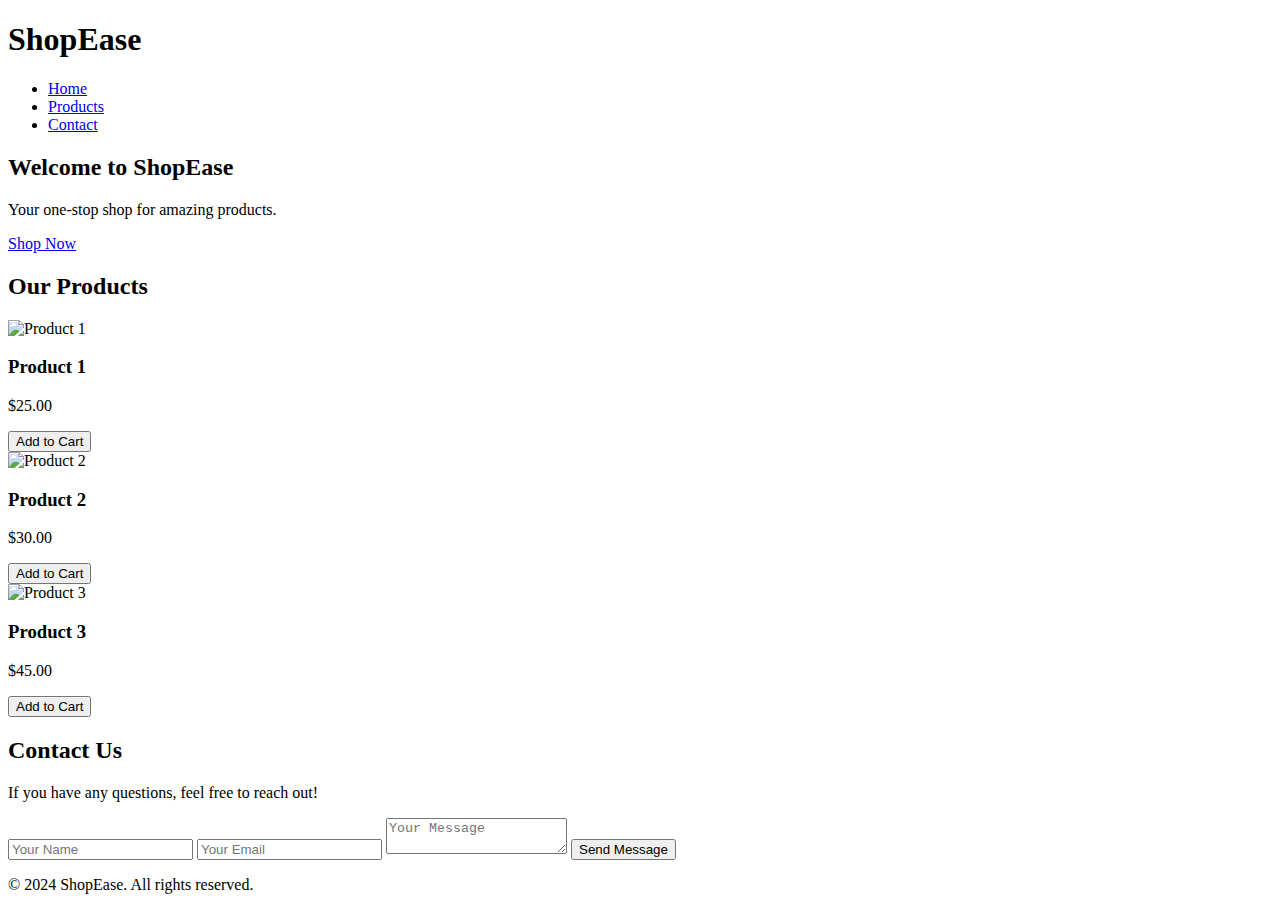
==== ecommerce_app/templates/index.html @ 0b2ea381 "first commit" ====
<!DOCTYPE html>
<html lang="en">
<head>
    <meta charset="UTF-8">
    <meta name="viewport" content="width=device-width, initial-scale=1.0">
    <title>E-Commerce Landing Page</title>
    <link rel="stylesheet" href="styles.css">
</head>
<body>
    <!-- Header Section -->
    <header id="header">
        <div class="logo">
            <h1>ShopEase</h1>
        </div>
        <nav>
            <ul>
                <li><a href="#home">Home</a></li>
                <li><a href="#products">Products</a></li>
                <li><a href="#contact">Contact</a></li>
            </ul>
        </nav>
    </header>

    <!-- Home Section -->
    <section id="home" class="section home">
        <h2>Welcome to ShopEase</h2>
        <p>Your one-stop shop for amazing products.</p>
        <a href="#products" class="btn">Shop Now</a>
    </section>

    <!-- Products Section -->
    <section id="products" class="section products">
        <h2>Our Products</h2>
        <div class="product-grid">
            <div class="product-card">
                <img src="https://via.placeholder.com/200" alt="Product 1">
                <h3>Product 1</h3>
                <p>$25.00</p>
                <button class="add-to-cart">Add to Cart</button>
            </div>
            <div class="product-card">
                <img src="https://via.placeholder.com/200" alt="Product 2">
                <h3>Product 2</h3>
                <p>$30.00</p>
                <button class="add-to-cart">Add to Cart</button>
            </div>
            <div class="product-card">
                <img src="https://via.placeholder.com/200" alt="Product 3">
                <h3>Product 3</h3>
                <p>$45.00</p>
                <button class="add-to-cart">Add to Cart</button>
            </div>
        </div>
    </section>

    <!-- Contact Section -->
    <section id="contact" class="section contact">
        <h2>Contact Us</h2>
        <p>If you have any questions, feel free to reach out!</p>
        <form id="contact-form">
            <input type="text" placeholder="Your Name" required>
            <input type="email" placeholder="Your Email" required>
            <textarea placeholder="Your Message" required></textarea>
            <button type="submit">Send Message</button>
        </form>
    </section>

    <!-- Footer Section -->
    <footer>
        <p>&copy; 2024 ShopEase. All rights reserved.</p>
    </footer>

    <script src="script.js"></script>
</body>
</html>
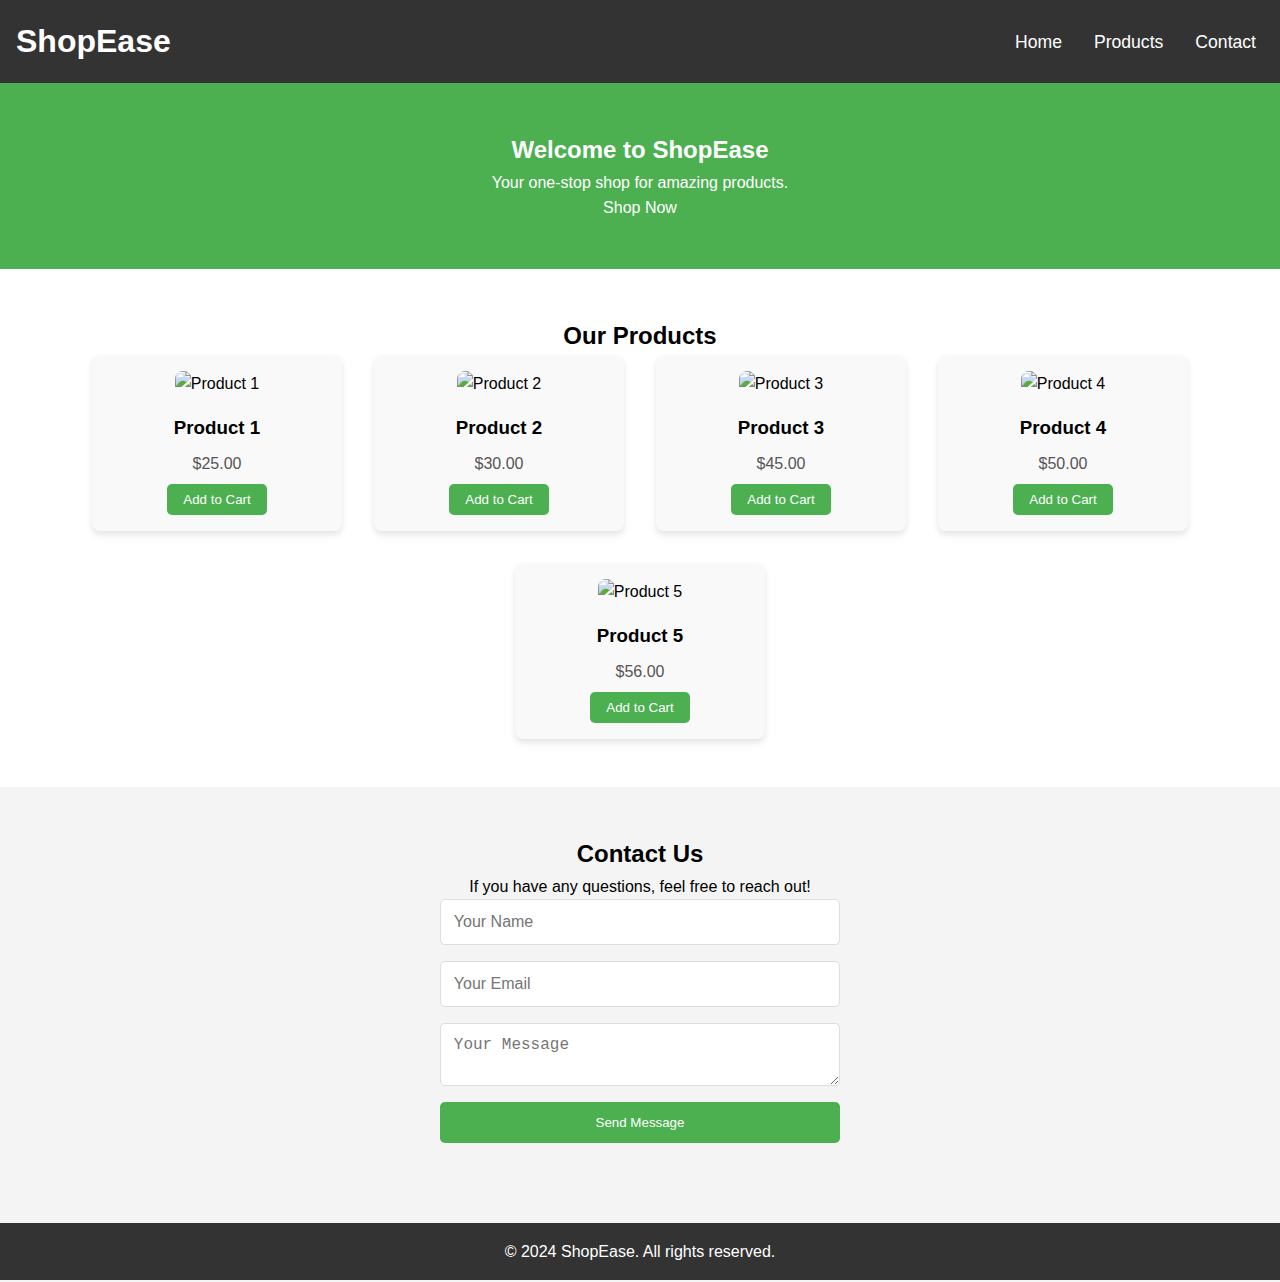
==== commit 73ebb49b: "ADDED" ====
--- a/ecommerce_app/templates/index.html
+++ b/ecommerce_app/templates/index.html
@@ -3,15 +3,163 @@
 <head>
     <meta charset="UTF-8">
     <meta name="viewport" content="width=device-width, initial-scale=1.0">
-    <title>E-Commerce Landing Page</title>
-    <link rel="stylesheet" href="styles.css">
+    <title>User Template</title>
+    <style>
+        /* General Styles */
+        * {
+            margin: 0;
+            padding: 0;
+            box-sizing: border-box;
+        }
+
+        body {
+            font-family: Arial, sans-serif;
+            line-height: 1.6;
+            background-color: #f4f4f4;
+        }
+
+        a {
+            text-decoration: none;
+            color: inherit;
+        }
+
+        /* Header Styles */
+        header {
+            background-color: #333;
+            color: #fff;
+            padding: 1rem;
+            display: flex;
+            justify-content: space-between;
+            align-items: center;
+        }
+
+        header .logo h1 {
+            font-size: 2rem;
+        }
+
+        header nav ul {
+            list-style: none;
+            display: flex;
+            gap: 1rem;
+        }
+
+        header nav ul li a {
+            color: #fff;
+            font-size: 1.1rem;
+            padding: 0.5rem;
+        }
+
+        header nav ul li a:hover {
+            background-color: #555;
+            border-radius: 5px;
+        }
+
+        /* Section Styles */
+        .section {
+            padding: 3rem 1rem;
+            text-align: center;
+        }
+
+        .home {
+            background-color: #4CAF50;
+            color: white;
+        }
+
+        .products {
+            background-color: #fff;
+        }
+
+        .product-grid {
+            display: flex;
+            gap: 2rem;
+            justify-content: center;
+            flex-wrap: wrap;
+        }
+
+        .product-card {
+            background-color: #f9f9f9;
+            padding: 1rem;
+            border-radius: 8px;
+            width: 250px;
+            text-align: center;
+            box-shadow: 0 4px 6px rgba(0, 0, 0, 0.1);
+        }
+
+        .product-card img {
+            width: 100%;
+            height: 200px;
+            object-fit: cover;
+            border-radius: 8px;
+        }
+
+        .product-card h3 {
+            margin-top: 1rem;
+        }
+
+        .product-card p {
+            margin: 0.5rem 0;
+            color: #555;
+        }
+
+        .add-to-cart {
+            background-color: #4CAF50;
+            color: white;
+            padding: 0.5rem 1rem;
+            border: none;
+            border-radius: 5px;
+            cursor: pointer;
+        }
+
+        .add-to-cart:hover {
+            background-color: #45a049;
+        }
+
+        /* Contact Section Styles */
+        .contact form {
+            display: flex;
+            flex-direction: column;
+            gap: 1rem;
+            max-width: 400px;
+            margin: 0 auto;
+        }
+
+        .contact input,
+        .contact textarea {
+            padding: 0.8rem;
+            font-size: 1rem;
+            border: 1px solid #ddd;
+            border-radius: 5px;
+        }
+
+        .contact button {
+            background-color: #4CAF50;
+            color: white;
+            padding: 0.8rem;
+            border: none;
+            border-radius: 5px;
+            cursor: pointer;
+        }
+
+        .contact button:hover {
+            background-color: #45a049;
+        }
+
+        /* Footer Styles */
+        footer {
+            background-color: #333;
+            color: white;
+            text-align: center;
+            padding: 1rem;
+            margin-top: 2rem;
+        }
+    </style>
 </head>
 <body>
-    <!-- Header Section -->
     <header id="header">
         <div class="logo">
             <h1>ShopEase</h1>
         </div>
+
         <nav>
             <ul>
                 <li><a href="#home">Home</a></li>
@@ -22,45 +170,63 @@
     </header>
 
     <!-- Home Section -->
-    <section id="home" class="section home">
+    <section class="section home" id="home">
         <h2>Welcome to ShopEase</h2>
         <p>Your one-stop shop for amazing products.</p>
-        <a href="#products" class="btn">Shop Now</a>
+        <a class="btn" href="#products">Shop Now</a>
     </section>
 
     <!-- Products Section -->
-    <section id="products" class="section products">
+    <section class="section products" id="products">
         <h2>Our Products</h2>
+
         <div class="product-grid">
             <div class="product-card">
-                <img src="https://via.placeholder.com/200" alt="Product 1">
+                <img alt="Product 1" src="https://via.placeholder.com/200" />
                 <h3>Product 1</h3>
                 <p>$25.00</p>
-                <button class="add-to-cart">Add to Cart</button>
-            </div>
-            <div class="product-card">
-                <img src="https://via.placeholder.com/200" alt="Product 2">
+                <button class="add-to-cart" data-product-name="Product 1" data-product-price="25.00">Add to Cart</button>
+            </div>
+
+            <div class="product-card">
+                <img alt="Product 2" src="https://via.placeholder.com/200" />
                 <h3>Product 2</h3>
                 <p>$30.00</p>
-                <button class="add-to-cart">Add to Cart</button>
-            </div>
-            <div class="product-card">
-                <img src="https://via.placeholder.com/200" alt="Product 3">
+                <button class="add-to-cart" data-product-name="Product 2" data-product-price="30.00">Add to Cart</button>
+            </div>
+
+            <div class="product-card">
+                <img alt="Product 3" src="https://via.placeholder.com/200" />
                 <h3>Product 3</h3>
                 <p>$45.00</p>
-                <button class="add-to-cart">Add to Cart</button>
+                <button class="add-to-cart" data-product-name="Product 3" data-product-price="45.00">Add to Cart</button>
+            </div>
+
+            <div class="product-card">
+                <img alt="Product 4" src="https://via.placeholder.com/200" />
+                <h3>Product 4</h3>
+                <p>$50.00</p>
+                <button class="add-to-cart" data-product-name="Product 4" data-product-price="50.00">Add to Cart</button>
+            </div>
+
+            <div class="product-card">
+                <img alt="Product 5" src="https://via.placeholder.com/200" />
+                <h3>Product 5</h3>
+                <p>$56.00</p>
+                <button class="add-to-cart" data-product-name="Product 5" data-product-price="56.00">Add to Cart</button>
             </div>
         </div>
     </section>
 
     <!-- Contact Section -->
-    <section id="contact" class="section contact">
+    <section class="section contact" id="contact">
         <h2>Contact Us</h2>
         <p>If you have any questions, feel free to reach out!</p>
+
         <form id="contact-form">
-            <input type="text" placeholder="Your Name" required>
-            <input type="email" placeholder="Your Email" required>
-            <textarea placeholder="Your Message" required></textarea>
+            <input placeholder="Your Name" required="" type="text" />
+            <input placeholder="Your Email" required="" type="email" />
+            <textarea placeholder="Your Message" required=""></textarea>
             <button type="submit">Send Message</button>
         </form>
     </section>
@@ -69,7 +235,5 @@
     <footer>
         <p>&copy; 2024 ShopEase. All rights reserved.</p>
     </footer>
-
-    <script src="script.js"></script>
 </body>
 </html>
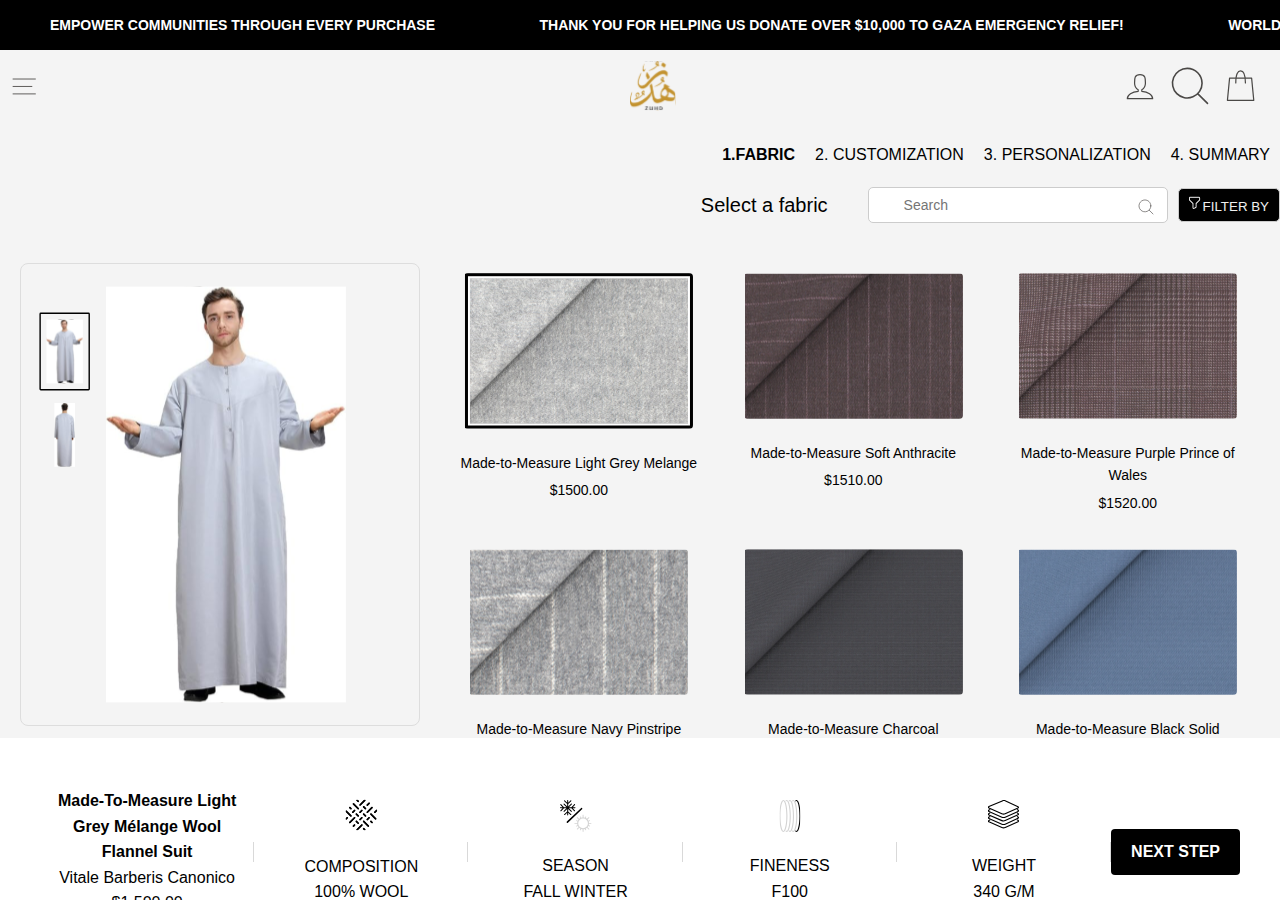
==== commit 87a577e9: "ADDED" ====
--- a/ecommerce_app/templates/index.html
+++ b/ecommerce_app/templates/index.html
@@ -1,239 +1,812 @@
-<!DOCTYPE html>
+
+        <!DOCTYPE html>
+        <html lang="en">
+        <head>
+            <meta charset="UTF-8">
+            <meta name="viewport" content="width=device-width, initial-scale=1.0">
+            <title>User Template</title>
+            <style>* {
+  font-family: Arial, sans-serif;
+  margin: 0;
+  padding: 0;
+  box-sizing: border-box;
+}
+
+.container {
+  width: 100%;
+  display: flex;
+  flex-direction: column;
+  justify-content: center;
+}
+
+.navbar {
+  display: flex;
+  justify-content: space-between;
+  align-items: center;
+  padding: 10px;
+}
+
+.navbar-logo img {
+  width: 40px;
+  height: 40px;
+  margin-right: 10px;
+}
+
+.navbar-steps {
+  display: flex;
+  list-style: none;
+  padding: 0;
+  margin: 0;
+  gap: 20px;
+  padding: 10px;
+
+}
+
+.navbar-steps li {
+  font-size: 14px;
+}
+
+.navbar-right {
+  display: flex;
+  align-items: center;
+  justify-content: end;
+  gap: 10px;
+}
+
+.search-input {
+  padding: 5px;
+  font-size: 14px;
+  border-radius: 5px;
+
+}
+
+.filter-btn {
+  padding: 7px 10px;
+  background-color: black;
+  color: #f0f0f0;
+  border: 1px solid #ccc;
+  border-radius: 5px;
+  cursor: pointer;
+}
+
+.main-suit {
+  display: grid;
+  grid-template-columns: 1fr 2fr;
+  gap: 20px;
+  margin-top: 20px;
+  align-items: start;
+  padding: 20px;
+
+}
+
+.suit-image {
+  width: 100%;
+  max-width: 400px;
+  border: 1px solid #ddd;
+  border-radius: 8px;
+  padding: 10px;
+}
+
+.fabric-options {
+  display: grid;
+  grid-template-columns: repeat(auto-fit, minmax(250px, 1fr));
+  gap: 10px;
+}
+
+.fabric-option {
+  text-align: center;
+  border-radius: 8px;
+  padding: 10px;
+  transition: transform 0.3s ease, box-shadow 0.3s ease;
+}
+
+.fabric-option:hover {
+  transform: scale(1.05);
+  box-shadow: 0 4px 8px rgba(0, 0, 0, 0.2);
+}
+
+.fabric-option img {
+  max-width: 100%;
+  height: auto;
+  border-radius: 4px;
+  margin-bottom: 10px;
+}
+
+.fabric-option p {
+  margin: 5px 0;
+  font-size: 14px;
+}
+.content h3 {
+  padding-right: 30px;
+  font-size: 25px;
+}
+
+.order-btn {
+  padding: 10px 20px;
+  margin-top: 20px;
+  background-color: #007bff;
+  color: #fff;
+  border: none;
+  border-radius: 5px;
+  cursor: pointer;
+}
+
+.order-btn:hover {
+  background-color: #0056b3;
+}
+.main-step {
+  display: flex;
+  justify-content: end;
+}
+.order-sec {
+  display: flex;
+}
+.search-container {
+  position: relative;
+  display: inline-block;
+}
+
+.search-input {
+  padding-left: 35px; /*Adjust this based on icon size  */
+  height: 36px;
+  width: 300px;
+  border: 1px solid #ccc;
+  border-radius: 5px;
+}
+
+.search-icon {
+  position: absolute;
+  top: 50%;
+  left: 270px;
+  transform: translateY(-50%);
+  height: 16px;
+  width: 16px;
+}
+
+.search-icon img {
+  width: 100%;
+  height: 100%;
+}
+.navbar-steps {
+  list-style: none;
+  padding-top: 20px;
+  padding-bottom: 20px;
+  display: flex;
+  gap: 20px; /* Adjust spacing as needed */
+}
+
+.navbar-steps li {
+  position: relative;
+  font-size: 16px; /* Adjust font size */
+  cursor: pointer;
+}
+
+.navbar-steps li::after {
+  content: "";
+  position: absolute;
+  left: 0;
+  bottom: -3px; /* Adjust position below text */
+  width: 0;
+  height: 2px; /* Adjust thickness of underline */
+  background-color: #000; /* Adjust underline color */
+  transition: width 0.3s ease-in-out; /* Smooth transition */
+}
+.m-logo {
+  width: 55%;
+  display: flex;
+  justify-content: space-between;
+}
+.navbar-steps li:hover::after {
+  width: 100%; /* Full width on hover */
+}
+.product-info-bar {
+  width: 100%;
+  display: flex;
+  align-items: center;
+  padding: 20px;
+  /* box-shadow: 0 2px 4px rgba(0, 0, 0, 0.1); */
+}
+
+.product-info-item {
+  flex: 1;
+  text-align: center;
+  padding: 10px;
+  position: relative;
+  transition: transform 0.3s ease-in-out;
+}
+
+.product-info-item:not(:last-child)::after {
+  content: "";
+  position: absolute;
+  top: 50%;
+  right: 0;
+  transform: translateY(-50%);
+  height: 20px;
+  width: 1px;
+  background-color: #d9d9d9;
+}
+
+.icon-wrapper {
+  font-size: 24px;
+  margin-bottom: 10px;
+}
+
+.next-step-btn {
+  background-color: #000;
+  color: #fff;
+  padding: 10px 20px;
+  border-radius: 4px;
+  font-weight: bold;
+  cursor: pointer;
+  transition: background-color 0.3s ease-in-out;
+}
+
+.next-step-btn:hover {
+  background-color: #333;
+}
+
+.product-info-item:hover {
+  transform: translateY(-5px);
+}
+/* .black-bar {
+  width: 100%;
+  margin: 0;
+  padding: 0;
+  padding-top: 10px;
+  padding-bottom: 10px;
+  background: #000;
+  color: white;
+} */
+.text-heading {
+  display: flex;
+  list-style: none;
+  justify-content: space-between;
+}
+/* Base Styles */
+.black-bar {
+  background-color: black;
+  color: white;
+  overflow: hidden;
+  white-space: nowrap;
+  padding: 10px 0;
+}
+
+.text-heading {
+  position: relative;
+  display: flex;
+  align-items: center;
+}
+
+.text-heading ul {
+  display: flex;
+  animation: scroll-text 10s linear infinite;
+  list-style: none;
+  padding: 0;
+  margin: 0;
+  gap: 50px; /* Adjust spacing between list items */
+}
+
+.text-heading li {
+  font-size: 14px;
+  font-weight: bold;
+  text-transform: uppercase;
+}
+
+/* .product-display {
+  max-width: 1200px;
+  margin: 0 auto;
+  padding: 20px;
+  padding: 20px;
+  display: grid;
+  grid-template-columns: repeat(3, 1fr);
+  gap: 20px;
+  font-family: Arial, sans-serif;
+} */
+
+/* .product-grid {
+  display: grid;
+  grid-template-columns: 1fr 1fr;
+  gap: 40px;
+  padding: 10px;
+  align-items: start;
+} */
+
+/* Fabric Images Section */
+.fabric-images {
+  display: grid;
+  grid-template-columns: repeat(3, 1fr);
+  gap: 15px;
+}
+
+.fabric-img {
+  width: 100%;
+  height: auto;
+  object-fit: cover;
+  aspect-ratio: 1;
+  background: #f5f5f5;
+}
+
+/* Product Info Section */
+.product-info {
+  padding: 20px 0;
+}
+
+.info-title {
+  font-size: 24px;
+  font-weight: 600;
+  margin-bottom: 20px;
+}
+
+.info-text {
+  line-height: 1.6;
+  margin-bottom: 30px;
+  color: #333;
+}
+
+.product-specs {
+  margin: 30px 0;
+}
+
+.product-specs p {
+  margin: 10px 0;
+  color: #333;
+}
+
+.product-specs strong {
+  font-weight: 600;
+}
+
+.fabric-kit {
+  margin-top: 40px;
+}
+
+.fabric-kit h3 {
+  font-size: 18px;
+  margin-bottom: 10px;
+}
+
+.fabric-kit p {
+  margin-bottom: 20px;
+  color: #333;
+}
+
+.kit-button {
+  background: #000;
+  color: white;
+  border: none;
+  padding: 15px 30px;
+  font-size: 14px;
+  cursor: pointer;
+  transition: background-color 0.3s ease;
+}
+
+.kit-button:hover {
+  background: #333;
+}
+
+/* Responsive Design */
+@media screen and (max-width: 768px) {
+  .product-grid {
+    grid-template-columns: 1fr;
+    gap: 30px;
+  }
+
+  .fabric-images {
+    grid-template-columns: 1fr;
+  }
+
+  .fabric-img {
+    max-width: 100%;
+  }
+
+  .product-info {
+    padding: 0;
+  }
+
+  .info-title {
+    font-size: 20px;
+  }
+}
+
+@media screen and (min-width: 769px) and (max-width: 1024px) {
+  .product-grid {
+    gap: 30px;
+  }
+
+  .fabric-images {
+    grid-template-columns: repeat(2, 1fr);
+  }
+}
+
+/* Optional: Add smooth transitions */
+.fabric-img {
+  transition: transform 0.3s ease;
+}
+
+.fabric-img:hover {
+  transform: scale(1.02);
+}
+
+/* Optional: Add box shadow on image hover */
+.fabric-img {
+  box-shadow: 0 2px 4px rgba(0, 0, 0, 0.1);
+}
+
+.fabric-img:hover {
+  box-shadow: 0 4px 8px rgba(0, 0, 0, 0.2);
+}
+
+@media (max-width: 768px) {
+  .container {
+    width: 100%;
+    padding: 0 20px;
+  }
+
+  .navbar {
+    flex-direction: column;
+    align-items: flex-start;
+    padding: 10px 0;
+  }
+
+  .navbar-logo {
+    margin-bottom: 15px;
+  }
+
+  .navbar-steps {
+    flex-wrap: wrap;
+    justify-content: center;
+    gap: 10px;
+  }
+
+  .navbar-steps li {
+    font-size: 14px;
+  }
+
+  .navbar-right {
+    flex-direction: column;
+    align-items: flex-start;
+    gap: 10px;
+  }
+
+  .search-container {
+    flex-direction: column;
+    justify-content: center;
+    width: 100%;
+  }
+
+  .search-input {
+    width: 70%;
+  }
+
+  .filter-btn {
+    width: 70%;
+  }
+
+  .main-suit {
+    grid-template-columns: 1fr;
+  }
+
+  .suit-image {
+    max-width: 100%;
+    margin-bottom: 20px;
+  }
+
+  .fabric-options {
+    grid-template-columns: repeat(auto-fit, minmax(150px, 1fr));
+  }
+
+  .product-info-bar {
+    flex-direction: column;
+    align-items: center;
+  }
+
+  .product-info-item {
+    text-align: center;
+    padding: 10px 0;
+  }
+
+  .product-info-item:not(:last-child)::after {
+    display: none;
+  }
+
+  .icon-wrapper {
+    font-size: 20px;
+  }
+
+  .next-step-btn {
+    width: 100%;
+    text-align: center;
+  }
+  .m-logo {
+    width: 70%;
+    display: flex;
+    justify-content: space-between;
+  }
+}
+
+/* Added by Anas */
+.step-content {
+  display: none;
+}
+
+.step-content.active {
+  display: block;
+}
+
+.navbar-steps li.active {
+  font-weight: bold;
+  color: #000;
+}
+.content h3 {
+  font-size: 20px;
+  font-weight: 400;
+}
+
+.main-footer {
+  background-color: white;
+  transition: all 0.3s ease;
+  position: fixed;
+  bottom: 0;
+  width: 100%;
+  height: 18vh;
+  overflow: hidden;
+  overflow: hidden;
+  padding: 20px;
+
+}
+
+.main-footer:hover {
+  height: 90vh;
+  transition: all 0.3s ease;
+}
+
+.col-1 {
+  width: 100%;
+}
+.col-2 {
+  width: calc(100% / 2);
+}
+.flex {
+  display: flex;
+}
+</style>
+            <script>
+                document.addEventListener("DOMContentLoaded", () => {
+  const nextButton = document.querySelector(".next-step-btn");
+
+  // Define the pages for each step
+  const steps = [
+    "zhd.html", // Step 1
+    "step2.html", // Step 2
+    "step3.html", // Step 3
+    "step4.html", // Step 4
+  ];
+
+  // Get the current page from the URL
+  const currentPage = window.location.pathname.split("/").pop();
+
+  // Check if the current page is part of the steps array
+  let currentStepIndex = steps.indexOf(currentPage);
+
+  // If we're on a valid step
+  if (currentStepIndex !== -1 && nextButton) {
+    nextButton.addEventListener("click", () => {
+      // Check if there's a next page in the steps array
+      if (currentStepIndex < steps.length - 1) {
+        // Navigate to the next step page
+        window.location.href = steps[currentStepIndex + 1];
+      }
+    });
+  }
+});
+
+            </script>
+        </head>
+        <body>
+            <!DOCTYPE html>
 <html lang="en">
-<head>
-    <meta charset="UTF-8">
-    <meta name="viewport" content="width=device-width, initial-scale=1.0">
-    <title>User Template</title>
+  <head>
+    <meta charset="UTF-8" />
+    <meta name="viewport" content="width=device-width, initial-scale=1.0" />
+    <link rel="stylesheet" href="style.css" />
     <style>
-        /* General Styles */
-        * {
-            margin: 0;
-            padding: 0;
-            box-sizing: border-box;
+      .black-bar {
+        background-color: black;
+        color: white;
+        overflow: hidden;
+        white-space: nowrap;
+        padding: 12px 0;
+        position: relative;
+        width: 100%;
+      }
+
+      .text-heading {
+        display: inline-block;
+        animation: marquee 30s linear infinite; /* Slower movement */
+      }
+
+      .text-heading li {
+        display: inline-block;
+        margin: 0 50px;
+        list-style: none;
+      }
+
+      /* Keyframes for scrolling */
+      @keyframes marquee {
+        0% {
+          transform: translateX(100%);
         }
-
-        body {
-            font-family: Arial, sans-serif;
-            line-height: 1.6;
-            background-color: #f4f4f4;
+        100% {
+          transform: translateX(-100%);
         }
-
-        a {
-            text-decoration: none;
-            color: inherit;
-        }
-
-        /* Header Styles */
-        header {
-            background-color: #333;
-            color: #fff;
-            padding: 1rem;
-            display: flex;
-            justify-content: space-between;
-            align-items: center;
-        }
-
-        header .logo h1 {
-            font-size: 2rem;
-        }
-
-        header nav ul {
-            list-style: none;
-            display: flex;
-            gap: 1rem;
-        }
-
-        header nav ul li a {
-            color: #fff;
-            font-size: 1.1rem;
-            padding: 0.5rem;
-        }
-
-        header nav ul li a:hover {
-            background-color: #555;
-            border-radius: 5px;
-        }
-
-        /* Section Styles */
-        .section {
-            padding: 3rem 1rem;
-            text-align: center;
-        }
-
-        .home {
-            background-color: #4CAF50;
-            color: white;
-        }
-
-        .products {
-            background-color: #fff;
-        }
-
-        .product-grid {
-            display: flex;
-            gap: 2rem;
-            justify-content: center;
-            flex-wrap: wrap;
-        }
-
-        .product-card {
-            background-color: #f9f9f9;
-            padding: 1rem;
-            border-radius: 8px;
-            width: 250px;
-            text-align: center;
-            box-shadow: 0 4px 6px rgba(0, 0, 0, 0.1);
-        }
-
-        .product-card img {
-            width: 100%;
-            height: 200px;
-            object-fit: cover;
-            border-radius: 8px;
-        }
-
-        .product-card h3 {
-            margin-top: 1rem;
-        }
-
-        .product-card p {
-            margin: 0.5rem 0;
-            color: #555;
-        }
-
-        .add-to-cart {
-            background-color: #4CAF50;
-            color: white;
-            padding: 0.5rem 1rem;
-            border: none;
-            border-radius: 5px;
-            cursor: pointer;
-        }
-
-        .add-to-cart:hover {
-            background-color: #45a049;
-        }
-
-        /* Contact Section Styles */
-        .contact form {
-            display: flex;
-            flex-direction: column;
-            gap: 1rem;
-            max-width: 400px;
-            margin: 0 auto;
-        }
-
-        .contact input,
-        .contact textarea {
-            padding: 0.8rem;
-            font-size: 1rem;
-            border: 1px solid #ddd;
-            border-radius: 5px;
-        }
-
-        .contact button {
-            background-color: #4CAF50;
-            color: white;
-            padding: 0.8rem;
-            border: none;
-            border-radius: 5px;
-            cursor: pointer;
-        }
-
-        .contact button:hover {
-            background-color: #45a049;
-        }
-
-        /* Footer Styles */
-        footer {
-            background-color: #333;
-            color: white;
-            text-align: center;
-            padding: 1rem;
-            margin-top: 2rem;
-        }
+      }
     </style>
-</head>
-<body>
-    <header id="header">
-        <div class="logo">
-            <h1>ShopEase</h1>
+    <title>Main Suit</title>
+  </head>
+  <body>
+    <div class="black-bar">
+      <div class="text-heading">
+        <li>EMPOWER COMMUNITIES THROUGH EVERY PURCHASE</li>
+        <li>
+          Thank you for helping us donate over $10,000 to Gaza Emergency Relief!
+        </li>
+        <li>WORLDWIDE SHIPPING</li>
+      </div>
+    </div>
+    <div class="container">
+      <div class="navbar">
+        <div class="m-logo">
+          <img src="/media/user_images/19/images/Frame.svg" alt="Logo 1" />
+          <img src="/media/user_images/19/images/logos.svg" alt="Logo 1" />
         </div>
-
-        <nav>
-            <ul>
-                <li><a href="#home">Home</a></li>
-                <li><a href="#products">Products</a></li>
-                <li><a href="#contact">Contact</a></li>
-            </ul>
-        </nav>
-    </header>
-
-    <!-- Home Section -->
-    <section class="section home" id="home">
-        <h2>Welcome to ShopEase</h2>
-        <p>Your one-stop shop for amazing products.</p>
-        <a class="btn" href="#products">Shop Now</a>
-    </section>
-
-    <!-- Products Section -->
-    <section class="section products" id="products">
-        <h2>Our Products</h2>
-
-        <div class="product-grid">
-            <div class="product-card">
-                <img alt="Product 1" src="https://via.placeholder.com/200" />
-                <h3>Product 1</h3>
-                <p>$25.00</p>
-                <button class="add-to-cart" data-product-name="Product 1" data-product-price="25.00">Add to Cart</button>
+        <div class="navbar-logo">
+          <div class="order-sec">
+            <img src="/media/user_images/19/images/profile.svg" alt="Logo 1" />
+            <img src="/media/user_images/19/images/search.svg" alt="Logo 1" />
+            <img src="/media/user_images/19/images/bg.svg" alt="Logo 1" />
+          </div>
+        </div>
+      </div>
+      <div class="main-step">
+        <ul class="navbar-steps">
+          <li class="active">1.FABRIC</li>
+          <li>2. CUSTOMIZATION</li>
+          <li>3. PERSONALIZATION</li>
+          <li>4. SUMMARY</li>
+        </ul>
+      </div>
+      <div class="navbar-right">
+        <div class="content">
+          <h3>Select a fabric</h3>
+        </div>
+        <div class="search-container">
+          <input type="text" class="search-input" placeholder="Search" />
+          <span class="search-icon">
+            <img src="/media/user_images/19/images/search.svg" alt="Search Icon" />
+          </span>
+        </div>
+        <button class="filter-btn">
+          <img src="/media/user_images/19/images/fltr.svg" alt="Filter Icon" />FILTER BY
+        </button>
+      </div>
+
+      <div class="main-suit">
+        <img src="/media/user_images/19/images/main.svg" alt="Suit Image" class="suit-image" />
+        <div class="fabric-options">
+          <div class="fabric-option" data-price="$1500.00">
+            <img src="/media/user_images/19/images/des.svg" alt="Fabric 1" />
+            <p>Made-to-Measure Light Grey Melange</p>
+            <p>$1500.00</p>
+          </div>
+          <div class="fabric-option" data-price="$1510.00">
+            <img src="/media/user_images/19/images/mahrn.svg" alt="Fabric 2" />
+            <p>Made-to-Measure Soft Anthracite</p>
+            <p>$1510.00</p>
+          </div>
+          <div class="fabric-option" data-price="$1520.00">
+            <img src="/media/user_images/19/images/design.svg" alt="Fabric 3" />
+            <p>Made-to-Measure Purple Prince of Wales</p>
+            <p>$1520.00</p>
+          </div>
+          <div class="fabric-option" data-price="$1530.00">
+            <img src="/media/user_images/19/images/designnn.svg" alt="Fabric 4" />
+            <p>Made-to-Measure Navy Pinstripe</p>
+            <p>$1530.00</p>
+          </div>
+          <div class="fabric-option" data-price="$1540.00">
+            <img src="/media/user_images/19/images/designs.svg" alt="Fabric 5" />
+            <p>Made-to-Measure Charcoal Herringbone</p>
+            <p>$1540.00</p>
+          </div>
+          <div class="fabric-option" data-price="$1550.00">
+            <img src="/media/user_images/19/images/designg.svg" alt="Fabric 6" />
+            <p>Made-to-Measure Black Solid</p>
+            <p>$1550.00</p>
+          </div>
+        </div>
+      </div>
+      <div class="main-footer">
+        <div class="product-info-bar">
+          <div class="product-info-item">
+            <h4>Made-To-Measure Light Grey Mélange Wool Flannel Suit</h4>
+            <p>Vitale Barberis Canonico</p>
+            <span>$1,500.00</span>
+          </div>
+          <div class="product-info-item">
+            <div class="icon-wrapper">
+              <img src="/media/user_images/19/images/icona.svg" alt="icona" />
             </div>
-
-            <div class="product-card">
-                <img alt="Product 2" src="https://via.placeholder.com/200" />
-                <h3>Product 2</h3>
-                <p>$30.00</p>
-                <button class="add-to-cart" data-product-name="Product 2" data-product-price="30.00">Add to Cart</button>
+            <p>COMPOSITION</p>
+            <p>100% WOOL</p>
+          </div>
+          <div class="product-info-item">
+            <div class="icon-wrapper">
+              <img src="/media/user_images/19/images/iconb.svg" alt="icona" />
             </div>
-
-            <div class="product-card">
-                <img alt="Product 3" src="https://via.placeholder.com/200" />
-                <h3>Product 3</h3>
-                <p>$45.00</p>
-                <button class="add-to-cart" data-product-name="Product 3" data-product-price="45.00">Add to Cart</button>
+            <p>SEASON</p>
+            <p>FALL WINTER</p>
+          </div>
+          <div class="product-info-item">
+            <div class="icon-wrapper">
+              <img src="/media/user_images/19/images/iconc.svg" alt="icona" />
             </div>
-
-            <div class="product-card">
-                <img alt="Product 4" src="https://via.placeholder.com/200" />
-                <h3>Product 4</h3>
-                <p>$50.00</p>
-                <button class="add-to-cart" data-product-name="Product 4" data-product-price="50.00">Add to Cart</button>
+            <p>FINENESS</p>
+            <p>F100</p>
+          </div>
+          <div class="product-info-item">
+            <div class="icon-wrapper">
+              <img src="/media/user_images/19/images/icond.svg" alt="icona" />
             </div>
-
-            <div class="product-card">
-                <img alt="Product 5" src="https://via.placeholder.com/200" />
-                <h3>Product 5</h3>
-                <p>$56.00</p>
-                <button class="add-to-cart" data-product-name="Product 5" data-product-price="56.00">Add to Cart</button>
+            <p>WEIGHT</p>
+            <p>340 G/M</p>
+          </div>
+          <div class="main-btn">
+            <div class="next-step-btn">NEXT STEP</div>
+          </div>
+        </div>
+        <div class="col-1 flex">
+          <div class="fabric-images col-2">
+            <img src="/media/user_images/19/images/dsa.svg" alt="dsa" />
+            <img src="/media/user_images/19/images/dsb.svg" alt="dsa" />
+            <img src="/media/user_images/19/images/dsc.svg" alt="dsa" />
+          </div>
+          <div class="product-info col-2">
+            <h2 class="info-title">DESCRIPTION</h2>
+            <p class="info-text">
+              Made-to-Measure suit made using wool flannel fabric from the
+              Vitale Barberis Canonico wool mill. A warm, soft and cosy fabric
+              that combines elegance, functionality and comfort, versatile for
+              both business and casual occasions.
+            </p>
+
+            <div class="product-specs">
+              <p><strong>Composition:</strong> 100% Wool</p>
+              <p><strong>Product SKU:</strong> LNRD16F5FP</p>
+              <p><strong>Material SKU:</strong> VBC1905E2M</p>
             </div>
+
+            <div class="fabric-kit">
+              <h3>Not sure on which fabric to use?</h3>
+              <p>
+                Create your own fabric kit. We'll ship it to your home and you
+                can choose with comfort
+              </p>
+              <button class="kit-button">ADD TO KIT BUNCH</button>
+            </div>
+          </div>
         </div>
-    </section>
-
-    <!-- Contact Section -->
-    <section class="section contact" id="contact">
-        <h2>Contact Us</h2>
-        <p>If you have any questions, feel free to reach out!</p>
-
-        <form id="contact-form">
-            <input placeholder="Your Name" required="" type="text" />
-            <input placeholder="Your Email" required="" type="email" />
-            <textarea placeholder="Your Message" required=""></textarea>
-            <button type="submit">Send Message</button>
-        </form>
-    </section>
-
-    <!-- Footer Section -->
-    <footer>
-        <p>&copy; 2024 ShopEase. All rights reserved.</p>
-    </footer>
-</body>
+      </div>
+      <script>
+        const textHeading = document.querySelector(".text-heading");
+        const clone = textHeading.cloneNode(true);
+        textHeading.parentElement.appendChild(clone);
+      </script>
+      <!-- Javascript Connection -->
+      <script src="script.js"></script>
+    </div>
+  </body>
 </html>
+
+        </body>
+        </html>
+        --- a/ecommerce_app/templates/style.css
+++ b/ecommerce_app/templates/style.css
@@ -0,0 +1,147 @@
+/* General Styles */
+* {
+    margin: 0;
+    padding: 0;
+    box-sizing: border-box;
+}
+
+body {
+    font-family: Arial, sans-serif;
+    line-height: 1.6;
+    background-color: #f4f4f4;
+}
+
+a {
+    text-decoration: none;
+    color: inherit;
+}
+
+/* Header Styles */
+header {
+    background-color: #333;
+    color: #fff;
+    padding: 1rem;
+    display: flex;
+    justify-content: space-between;
+    align-items: center;
+}
+
+header .logo h1 {
+    font-size: 2rem;
+}
+
+header nav ul {
+    list-style: none;
+    display: flex;
+    gap: 1rem;
+}
+
+header nav ul li a {
+    color: #fff;
+    font-size: 1.1rem;
+    padding: 0.5rem;
+}
+
+header nav ul li a:hover {
+    background-color: #555;
+    border-radius: 5px;
+}
+
+/* Section Styles */
+.section {
+    padding: 3rem 1rem;
+    text-align: center;
+}
+
+.home {
+    background-color: #4CAF50;
+    color: white;
+}
+
+.products {
+    background-color: #fff;
+}
+
+.product-grid {
+    display: flex;
+    gap: 2rem;
+    justify-content: center;
+    flex-wrap: wrap;
+}
+
+.product-card {
+    background-color: #f9f9f9;
+    padding: 1rem;
+    border-radius: 8px;
+    width: 250px;
+    text-align: center;
+    box-shadow: 0 4px 6px rgba(0, 0, 0, 0.1);
+}
+
+.product-card img {
+    width: 100%;
+    height: 200px;
+    object-fit: cover;
+    border-radius: 8px;
+}
+
+.product-card h3 {
+    margin-top: 1rem;
+}
+
+.product-card p {
+    margin: 0.5rem 0;
+    color: #555;
+}
+
+.add-to-cart {
+    background-color: #4CAF50;
+    color: white;
+    padding: 0.5rem 1rem;
+    border: none;
+    border-radius: 5px;
+    cursor: pointer;
+}
+
+.add-to-cart:hover {
+    background-color: #45a049;
+}
+
+/* Contact Section Styles */
+.contact form {
+    display: flex;
+    flex-direction: column;
+    gap: 1rem;
+    max-width: 400px;
+    margin: 0 auto;
+}
+
+.contact input,
+.contact textarea {
+    padding: 0.8rem;
+    font-size: 1rem;
+    border: 1px solid #ddd;
+    border-radius: 5px;
+}
+
+.contact button {
+    background-color: #4CAF50;
+    color: white;
+    padding: 0.8rem;
+    border: none;
+    border-radius: 5px;
+    cursor: pointer;
+}
+
+.contact button:hover {
+    background-color: #45a049;
+}
+
+/* Footer Styles */
+footer {
+    background-color: #333;
+    color: white;
+    text-align: center;
+    padding: 1rem;
+    margin-top: 2rem;
+}
